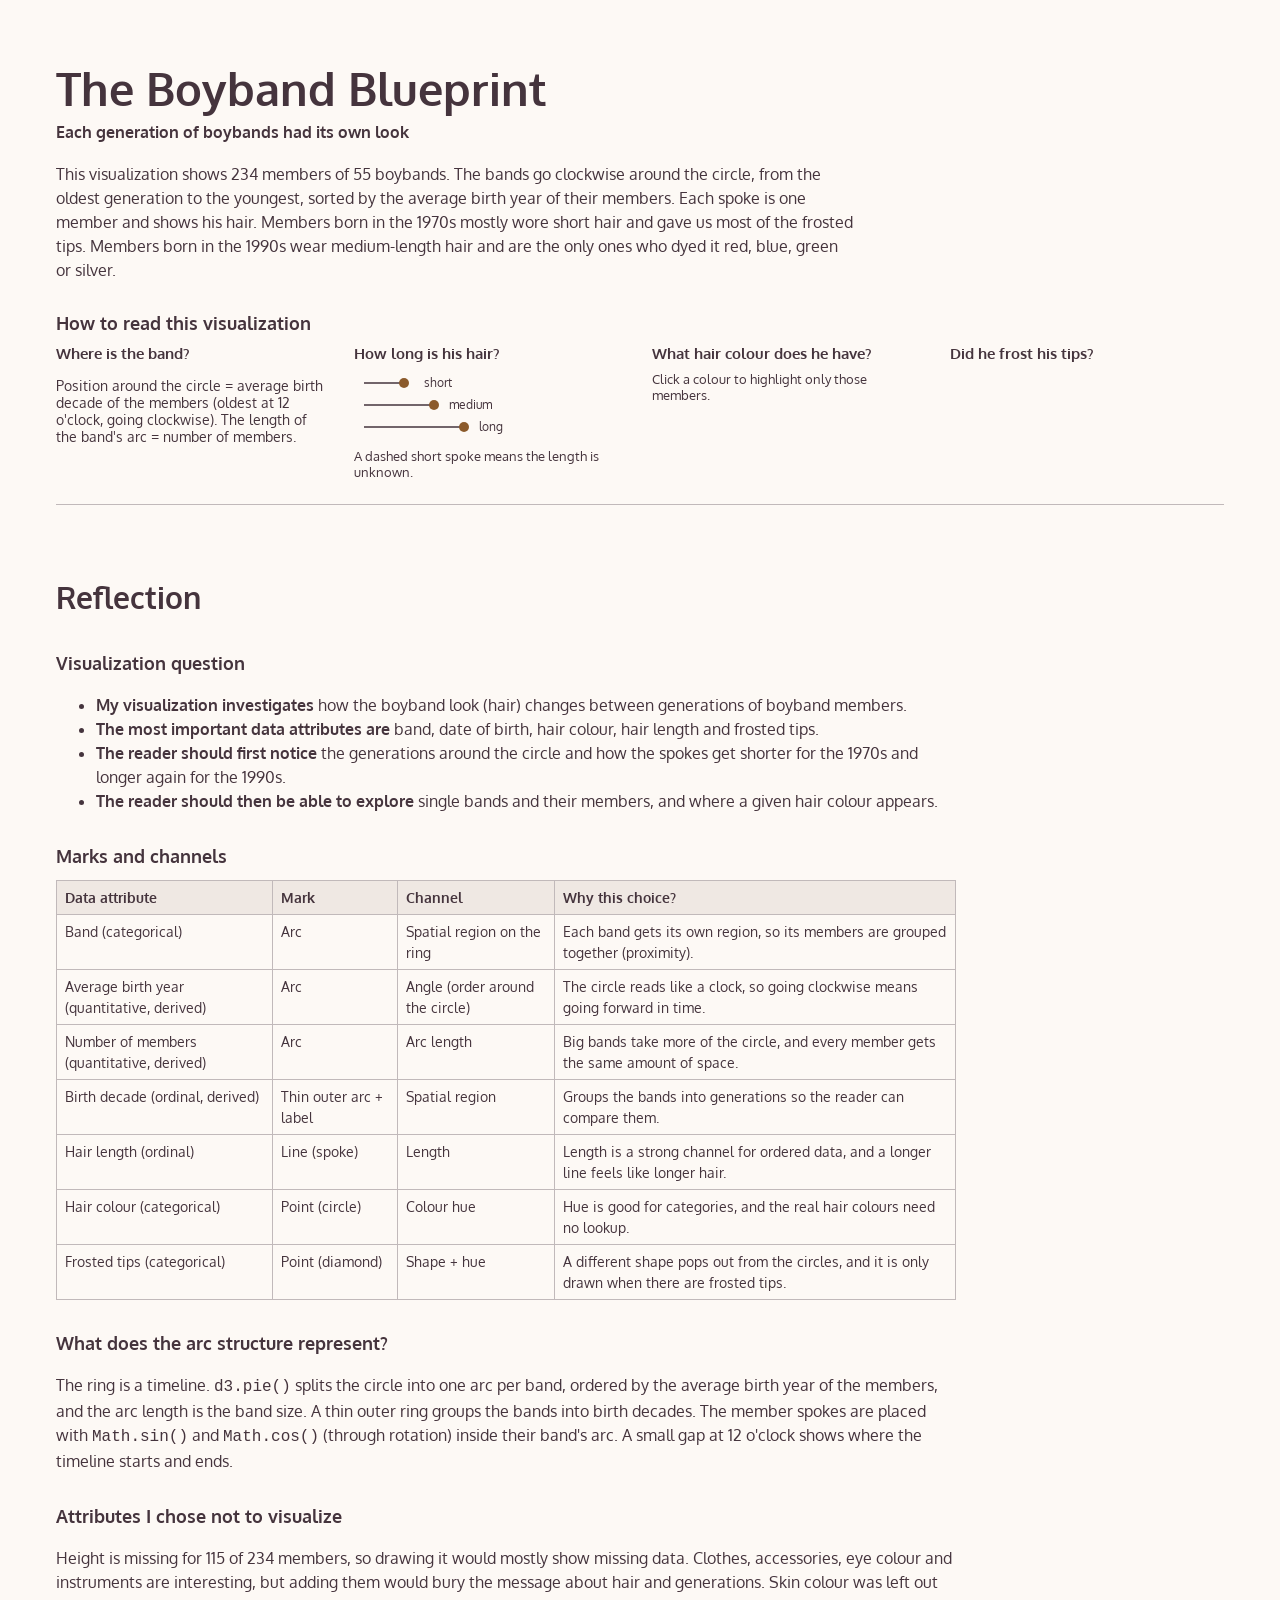
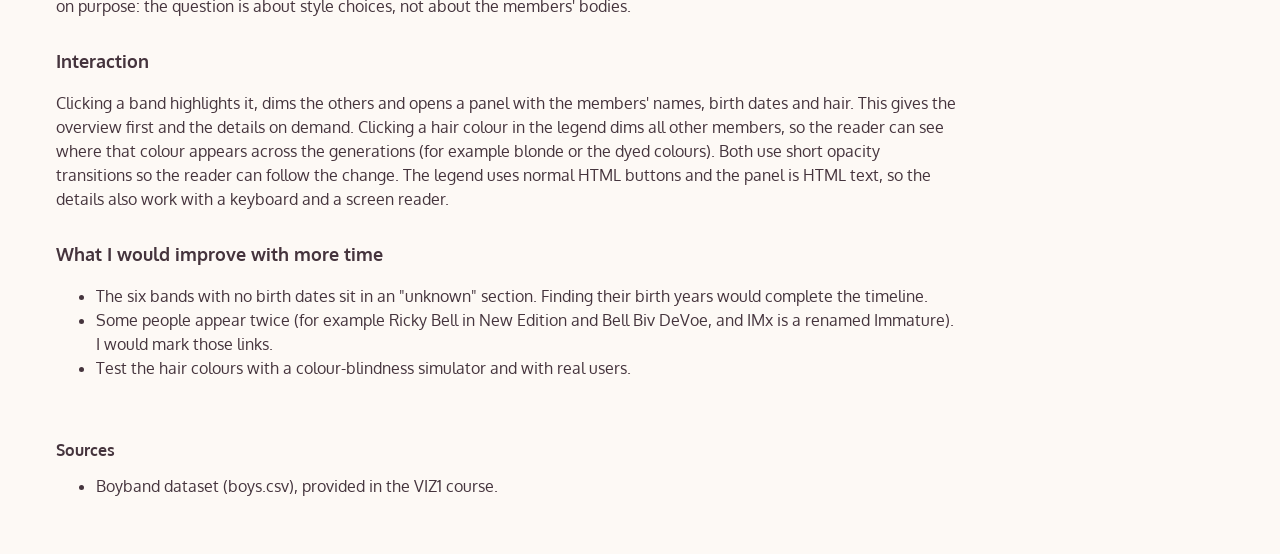
==== Assignment3/index.html @ bee4e8a6 "Add assignment 3" ====
<!DOCTYPE html>
<html lang="en">

<head>
	<meta charset="UTF-8">
	<title>The Boyband Blueprint</title>
	<meta name="viewport" content="width=device-width, initial-scale=1">
	<link rel="stylesheet" type="text/css" href="css/main.css">
</head>

<body>
	<div class="container">
		<h1>The Boyband Blueprint</h1>
		<div class="subtitle">Each generation of boybands had its own look</div>
		<div class="intro">
			<p>This visualization shows 234 members of 55 boybands. The bands go clockwise around the circle,
				from the oldest generation to the youngest, sorted by the average birth year of their members.
				Each spoke is one member and shows his hair. Members born in the 1970s mostly wore short hair
				and gave us most of the frosted tips. Members born in the 1990s wear medium-length hair and are the
				only ones who dyed it red, blue, green or silver.</p>
		</div>

		<h3>How to read this visualization</h3>
		<div class="how-to-read">
			<div class="read-block">
				<h4>Where is the band?</h4>
				<p>Position around the circle = average birth decade of the members (oldest at 12 o'clock, going
					clockwise). The length of the band's arc = number of members.</p>
			</div>
			<div class="read-block">
				<h4>How long is his hair?</h4>
				<svg viewBox="0 0 160 70" width="160" height="70" aria-hidden="true">
					<g class="legend-spoke"><line x1="10" y1="12" x2="50" y2="12"></line><circle cx="50" cy="12" r="5"></circle><text x="70" y="16">short</text></g>
					<g class="legend-spoke"><line x1="10" y1="34" x2="80" y2="34"></line><circle cx="80" cy="34" r="5"></circle><text x="95" y="38">medium</text></g>
					<g class="legend-spoke"><line x1="10" y1="56" x2="110" y2="56"></line><circle cx="110" cy="56" r="5"></circle><text x="125" y="60">long</text></g>
				</svg>
				<p class="small">A dashed short spoke means the length is unknown.</p>
			</div>
			<div class="read-block">
				<h4>What hair colour does he have?</h4>
				<p class="small">Click a colour to highlight only those members.</p>
				<div id="hair-legend" class="hair-legend"></div>
			</div>
			<div class="read-block">
				<h4>Did he frost his tips?</h4>
				<ul id="frost-legend" class="frost-legend"></ul>
			</div>
		</div>

		<div class="viz-layout">
			<div id="viz"></div>
			<aside id="details" class="details hidden" aria-live="polite">
				<button type="button" class="details-close" aria-label="Close details">&times;</button>
				<div class="details-label">Selected band</div>
				<h2 class="details-title"></h2>
				<ul></ul>
			</aside>
		</div>

		<section class="reflection">
			<h2>Reflection</h2>

			<h3>Visualization question</h3>
			<ul>
				<li><strong>My visualization investigates</strong> how the boyband look (hair) changes between
					generations of boyband members.</li>
				<li><strong>The most important data attributes are</strong> band, date of birth, hair colour, hair
					length and frosted tips.</li>
				<li><strong>The reader should first notice</strong> the generations around the circle and how the
					spokes get shorter for the 1970s and longer again for the 1990s.</li>
				<li><strong>The reader should then be able to explore</strong> single bands and their members, and
					where a given hair colour appears.</li>
			</ul>

			<h3>Marks and channels</h3>
			<table>
				<thead>
					<tr><th>Data attribute</th><th>Mark</th><th>Channel</th><th>Why this choice?</th></tr>
				</thead>
				<tbody>
					<tr><td>Band (categorical)</td><td>Arc</td><td>Spatial region on the ring</td><td>Each band gets its own region, so its members are grouped together (proximity).</td></tr>
					<tr><td>Average birth year (quantitative, derived)</td><td>Arc</td><td>Angle (order around the circle)</td><td>The circle reads like a clock, so going clockwise means going forward in time.</td></tr>
					<tr><td>Number of members (quantitative, derived)</td><td>Arc</td><td>Arc length</td><td>Big bands take more of the circle, and every member gets the same amount of space.</td></tr>
					<tr><td>Birth decade (ordinal, derived)</td><td>Thin outer arc + label</td><td>Spatial region</td><td>Groups the bands into generations so the reader can compare them.</td></tr>
					<tr><td>Hair length (ordinal)</td><td>Line (spoke)</td><td>Length</td><td>Length is a strong channel for ordered data, and a longer line feels like longer hair.</td></tr>
					<tr><td>Hair colour (categorical)</td><td>Point (circle)</td><td>Colour hue</td><td>Hue is good for categories, and the real hair colours need no lookup.</td></tr>
					<tr><td>Frosted tips (categorical)</td><td>Point (diamond)</td><td>Shape + hue</td><td>A different shape pops out from the circles, and it is only drawn when there are frosted tips.</td></tr>
				</tbody>
			</table>

			<h3>What does the arc structure represent?</h3>
			<p>The ring is a timeline. <code>d3.pie()</code> splits the circle into one arc per band, ordered by the
				average birth year of the members, and the arc length is the band size. A thin outer ring groups
				the bands into birth decades. The member spokes are placed with <code>Math.sin()</code> and
				<code>Math.cos()</code> (through rotation) inside their band's arc. A small gap at 12 o'clock shows
				where the timeline starts and ends.</p>

			<h3>Attributes I chose not to visualize</h3>
			<p>Height is missing for 115 of 234 members, so drawing it would mostly show missing data. Clothes,
				accessories, eye colour and instruments are interesting, but adding them would bury the message
				about hair and generations. Skin colour was left out on purpose: the question is about style
				choices, not about the members' bodies.</p>

			<h3>Interaction</h3>
			<p>Clicking a band highlights it, dims the others and opens a panel with the members' names, birth
				dates and hair. This gives the overview first and the details on demand. Clicking a hair colour in
				the legend dims all other members, so the reader can see where that colour appears across the
				generations (for example blonde or the dyed colours). Both use short opacity transitions so the
				reader can follow the change. The legend uses normal HTML buttons and the panel is HTML text, so
				the details also work with a keyboard and a screen reader.</p>

			<h3>What I would improve with more time</h3>
			<ul>
				<li>The six bands with no birth dates sit in an "unknown" section. Finding their birth years would
					complete the timeline.</li>
				<li>Some people appear twice (for example Ricky Bell in New Edition and Bell Biv DeVoe, and IMx is
					a renamed Immature). I would mark those links.</li>
				<li>Test the hair colours with a colour-blindness simulator and with real users.</li>
			</ul>
		</section>

		<div class="sources">
			<div class="sources-label">Sources</div>
			<ul>
				<li>Boyband dataset (boys.csv), provided in the VIZ1 course.</li>
			</ul>
		</div>
	</div>

	<script src="https://d3js.org/d3.v7.min.js"></script>
	<script src="js/main.js"></script>
</body>

</html>
---- Assignment3/css/main.css ----
@import url('https://fonts.googleapis.com/css2?family=Oxygen:wght@400;700&display=swap');

html {
  box-sizing: border-box;
}
*, ::after, ::before {
  box-sizing: inherit;
}
body {
  margin: 0;
  background-color: #FDF9F5;
  font-family: 'Oxygen', sans-serif;
  font-size: 16px;
  color: #45343D;
}
.container {
  max-width: 1200px;
  margin: 0 auto;
  padding: 0 16px;
}
h1 {
  margin: 60px 0 5px;
  font-size: 45px;
}
h2 {
  margin: 50px 0 15px;
  font-size: 30px;
}
h3 {
  margin: 30px 0 10px;
  font-size: 18px;
}
h4 {
  margin: 0 0 8px;
  font-size: 15px;
}
.hidden {
  display: none !important;
}
.subtitle {
  font-weight: 700;
}
.intro {
  margin: 20px 0 30px;
  max-width: 800px;
  line-height: 1.5;
}
.small {
  font-size: 13px;
  margin: 4px 0;
}

/* How to read */
.how-to-read {
  display: flex;
  flex-wrap: wrap;
  gap: 24px;
  padding-bottom: 20px;
  border-bottom: 1px solid #C1B9BA;
}
.read-block {
  flex: 1 1 200px;
  font-size: 14px;
}
.legend-spoke line {
  stroke: #45343D;
  stroke-width: 1.5;
}
.legend-spoke circle {
  fill: #8b5a2b;
}
.legend-spoke text {
  font-size: 12px;
  fill: #45343D;
}
.hair-legend {
  display: flex;
  flex-wrap: wrap;
  gap: 6px;
}
.hair-legend button {
  display: flex;
  align-items: center;
  gap: 6px;
  padding: 3px 8px;
  font-family: inherit;
  font-size: 12px;
  color: #45343D;
  background: #fff;
  border: 1px solid #C1B9BA;
  border-radius: 12px;
  cursor: pointer;
}
.hair-legend button.active {
  color: #FDF9F5;
  background: #45343D;
  border-color: #45343D;
}
.swatch {
  display: inline-block;
  width: 12px;
  height: 12px;
  flex: none;
  border-radius: 50%;
  border: 1px solid #888;
}
.frost-legend {
  margin: 0;
  padding: 0;
  list-style: none;
}
.frost-legend li {
  display: flex;
  align-items: center;
  gap: 8px;
  margin-bottom: 4px;
}

/* Visualization + details panel */
.viz-layout {
  display: flex;
  align-items: flex-start;
  gap: 20px;
  margin-top: 20px;
}
#viz {
  flex: 1;
  min-width: 0;
}
#viz svg {
  width: 100%;
  height: auto;
  display: block;
}
.band-arc {
  fill: #ddd5d3;
  stroke: #FDF9F5;
  cursor: pointer;
}
.band-arc:hover {
  fill: #C1B9BA;
}
.band-arc.selected {
  fill: #45343D;
}
.band-label {
  font-size: 11px;
  fill: #45343D;
  pointer-events: none;
}
.band-label.selected {
  font-weight: 700;
}
.member line {
  stroke: #45343D;
  stroke-width: 1.2;
}
.member circle {
  stroke: #45343D;
  stroke-width: 1;
}
.member .frost {
  stroke: #45343D;
  stroke-width: 1;
}
.decade-arc {
  fill: #45343D;
}
.decade-arc.unknown {
  fill: #C1B9BA;
}
.decade-label {
  font-size: 15px;
  font-weight: 700;
  fill: #45343D;
}
.center-main {
  font-size: 26px;
  font-weight: 700;
  fill: #45343D;
}
.center-sub {
  font-size: 16px;
  fill: #45343D;
}

.details {
  position: relative;
  flex: 0 0 300px;
  padding: 20px;
  background: #fff;
  border: 1px solid #C1B9BA;
  border-radius: 6px;
}
.details-label {
  font-size: 13px;
}
.details h2 {
  margin: 4px 0 15px;
  font-size: 24px;
}
.details-close {
  position: absolute;
  top: 8px;
  right: 10px;
  font-size: 24px;
  color: #45343D;
  background: none;
  border: none;
  cursor: pointer;
}
.details ul {
  margin: 0;
  padding: 0;
  list-style: none;
}
.details li {
  display: flex;
  align-items: flex-start;
  gap: 10px;
  padding: 10px 0;
  border-top: 1px solid #eee;
}
.details .swatch {
  width: 22px;
  height: 22px;
}
.member-name {
  font-weight: 700;
}
.member-info {
  font-size: 13px;
}

/* Reflection */
.reflection {
  max-width: 900px;
  line-height: 1.5;
}
.reflection table {
  width: 100%;
  border-collapse: collapse;
  font-size: 14px;
}
.reflection th,
.reflection td {
  padding: 6px 8px;
  text-align: left;
  vertical-align: top;
  border: 1px solid #C1B9BA;
}
.reflection th {
  background: #efe8e3;
}

/* Sources */
.sources {
  margin: 60px 0;
}
.sources-label {
  font-weight: 700;
}

/* Small screens: put the panel under the chart */
@media screen and (max-width: 900px) {
  .viz-layout {
    flex-direction: column;
  }
  .details {
    flex: none;
    width: 100%;
  }
  .reflection table {
    display: block;
    overflow-x: auto;
  }
}
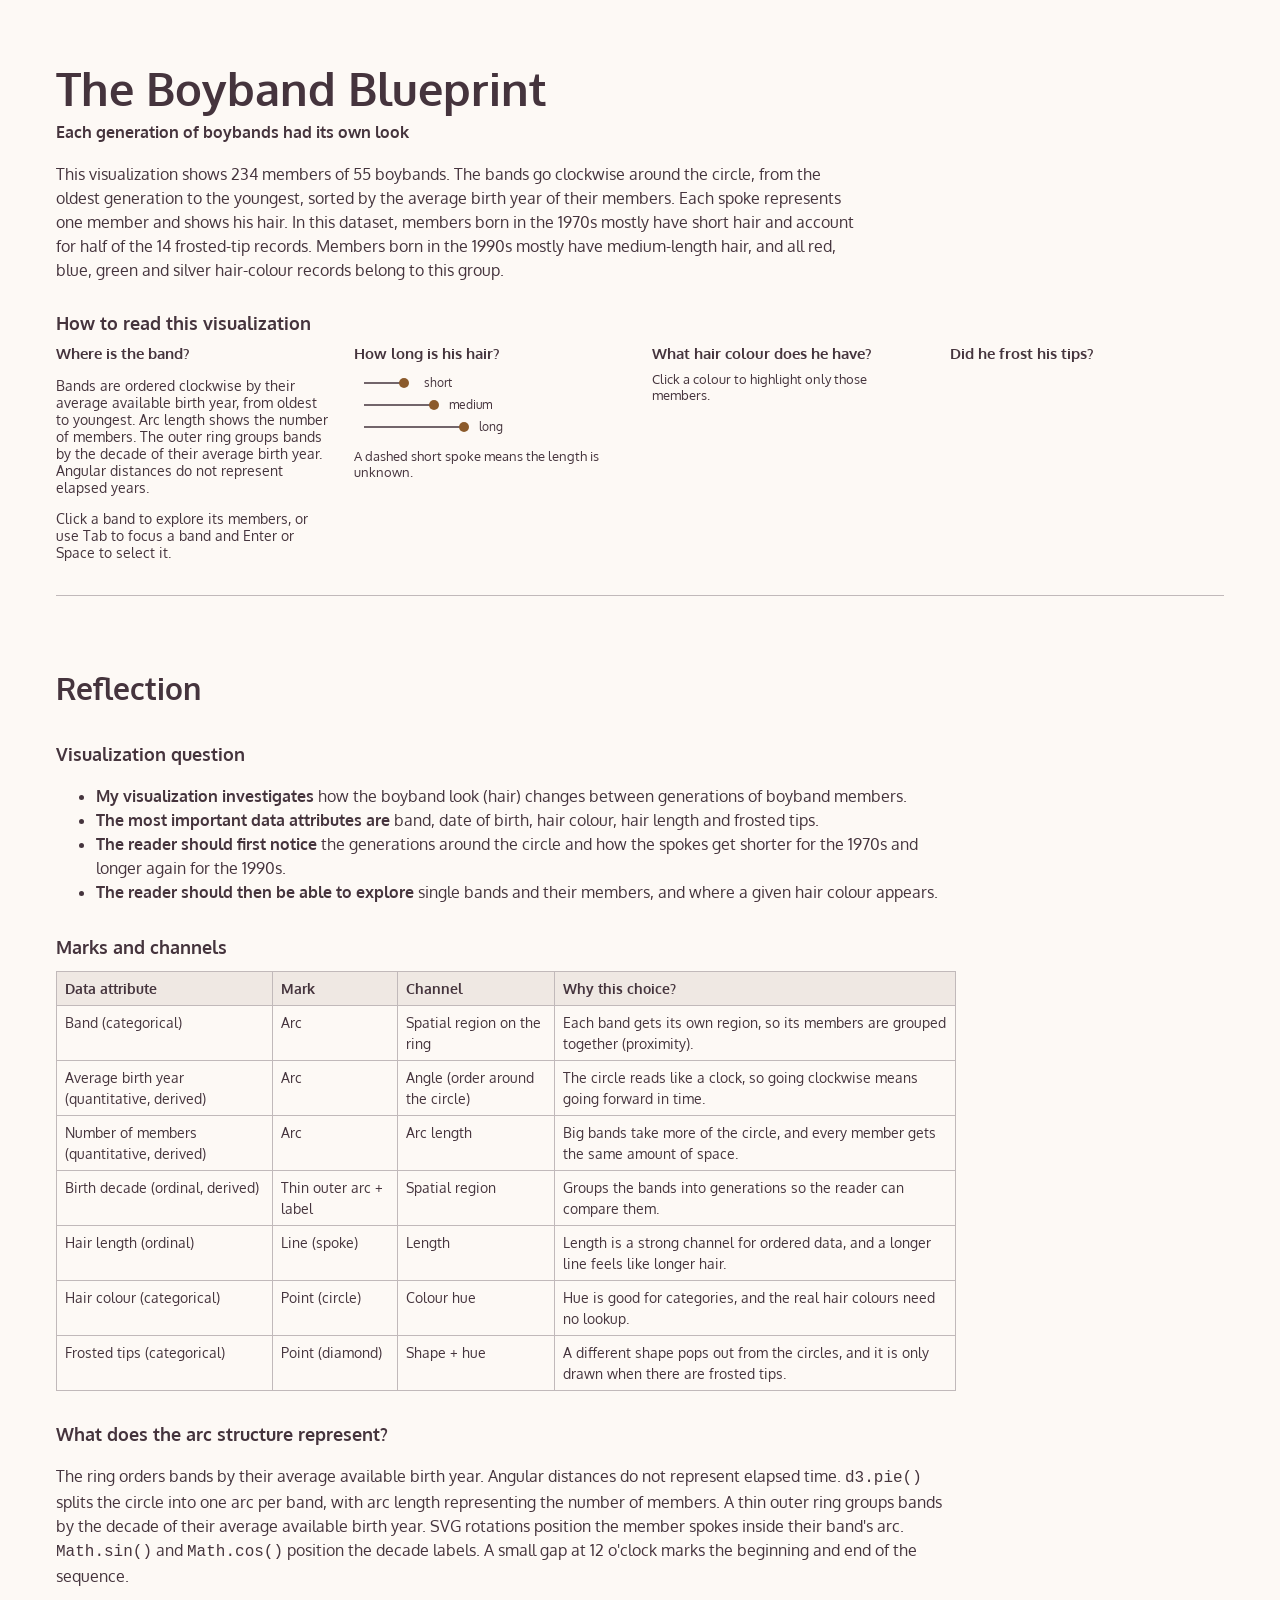
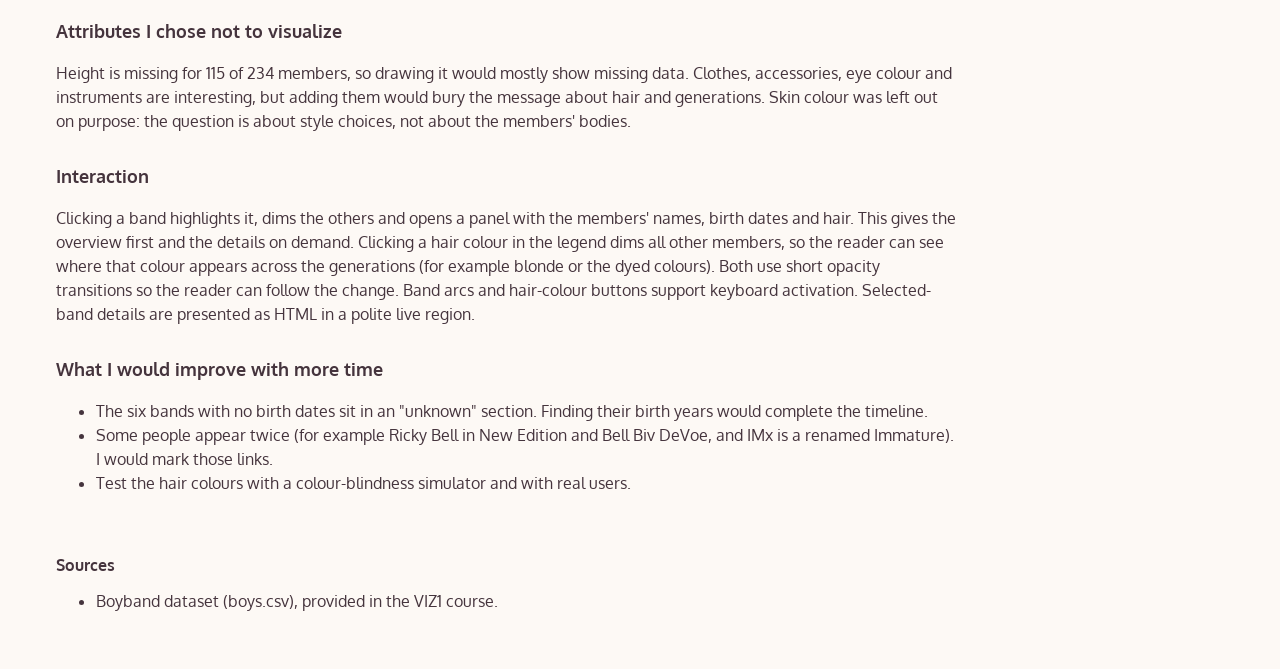
==== commit 0879fca3: "Enhance accessibility and interactivity in visualization - Update focus styles for band arcs in CSS " ====
--- a/Assignment3/index.html
+++ b/Assignment3/index.html
@@ -15,17 +15,22 @@
 		<div class="intro">
 			<p>This visualization shows 234 members of 55 boybands. The bands go clockwise around the circle,
 				from the oldest generation to the youngest, sorted by the average birth year of their members.
-				Each spoke is one member and shows his hair. Members born in the 1970s mostly wore short hair
-				and gave us most of the frosted tips. Members born in the 1990s wear medium-length hair and are the
-				only ones who dyed it red, blue, green or silver.</p>
+				Each spoke represents one member and shows his hair. In this dataset, members born in the 1970s 
+				mostly have short hair and account for half of the 14 frosted-tip records. Members born in the 1990s 
+				mostly have	medium-length hair, and all red, blue, green and silver hair-colour records belong to 
+				this group.</p>
 		</div>
 
 		<h3>How to read this visualization</h3>
 		<div class="how-to-read">
 			<div class="read-block">
 				<h4>Where is the band?</h4>
-				<p>Position around the circle = average birth decade of the members (oldest at 12 o'clock, going
-					clockwise). The length of the band's arc = number of members.</p>
+				<p>Bands are ordered clockwise by their average available birth year,
+				from oldest to youngest. Arc length shows the number of members.
+				The outer ring groups bands by the decade of their average birth year.
+				Angular distances do not represent elapsed years.</p>
+				<p>Click a band to explore its members, or use Tab to focus a band and 
+				Enter or Space to select it.</p>
 			</div>
 			<div class="read-block">
 				<h4>How long is his hair?</h4>
@@ -89,11 +94,12 @@
 			</table>
 
 			<h3>What does the arc structure represent?</h3>
-			<p>The ring is a timeline. <code>d3.pie()</code> splits the circle into one arc per band, ordered by the
-				average birth year of the members, and the arc length is the band size. A thin outer ring groups
-				the bands into birth decades. The member spokes are placed with <code>Math.sin()</code> and
-				<code>Math.cos()</code> (through rotation) inside their band's arc. A small gap at 12 o'clock shows
-				where the timeline starts and ends.</p>
+			<p>The ring orders bands by their average available birth year. Angular distances do not represent
+				elapsed time. <code>d3.pie()</code> splits the circle into one arc per band, with arc length
+				representing the number of members. A thin outer ring groups bands by the decade of their
+				average available birth year. SVG rotations position the member spokes inside their band's arc.
+				<code>Math.sin()</code> and <code>Math.cos()</code> position the decade labels. A small gap at
+				12 o'clock marks the beginning and end of the sequence.</p>
 
 			<h3>Attributes I chose not to visualize</h3>
 			<p>Height is missing for 115 of 234 members, so drawing it would mostly show missing data. Clothes,
@@ -106,8 +112,8 @@
 				dates and hair. This gives the overview first and the details on demand. Clicking a hair colour in
 				the legend dims all other members, so the reader can see where that colour appears across the
 				generations (for example blonde or the dyed colours). Both use short opacity transitions so the
-				reader can follow the change. The legend uses normal HTML buttons and the panel is HTML text, so
-				the details also work with a keyboard and a screen reader.</p>
+				reader can follow the change. Band arcs and hair-colour buttons support keyboard activation. 
+				Selected-band details are presented as HTML in a polite live region.</p>
 
 			<h3>What I would improve with more time</h3>
 			<ul>
--- a/Assignment3/css/main.css
+++ b/Assignment3/css/main.css
@@ -142,6 +142,13 @@
 }
 .band-arc.selected {
   fill: #45343D;
+}
+.band-arc:focus {
+  outline: none;
+}
+.band-arc:focus-visible {
+  stroke: #45343D;
+  stroke-width: 3;
 }
 .band-label {
   font-size: 11px;
